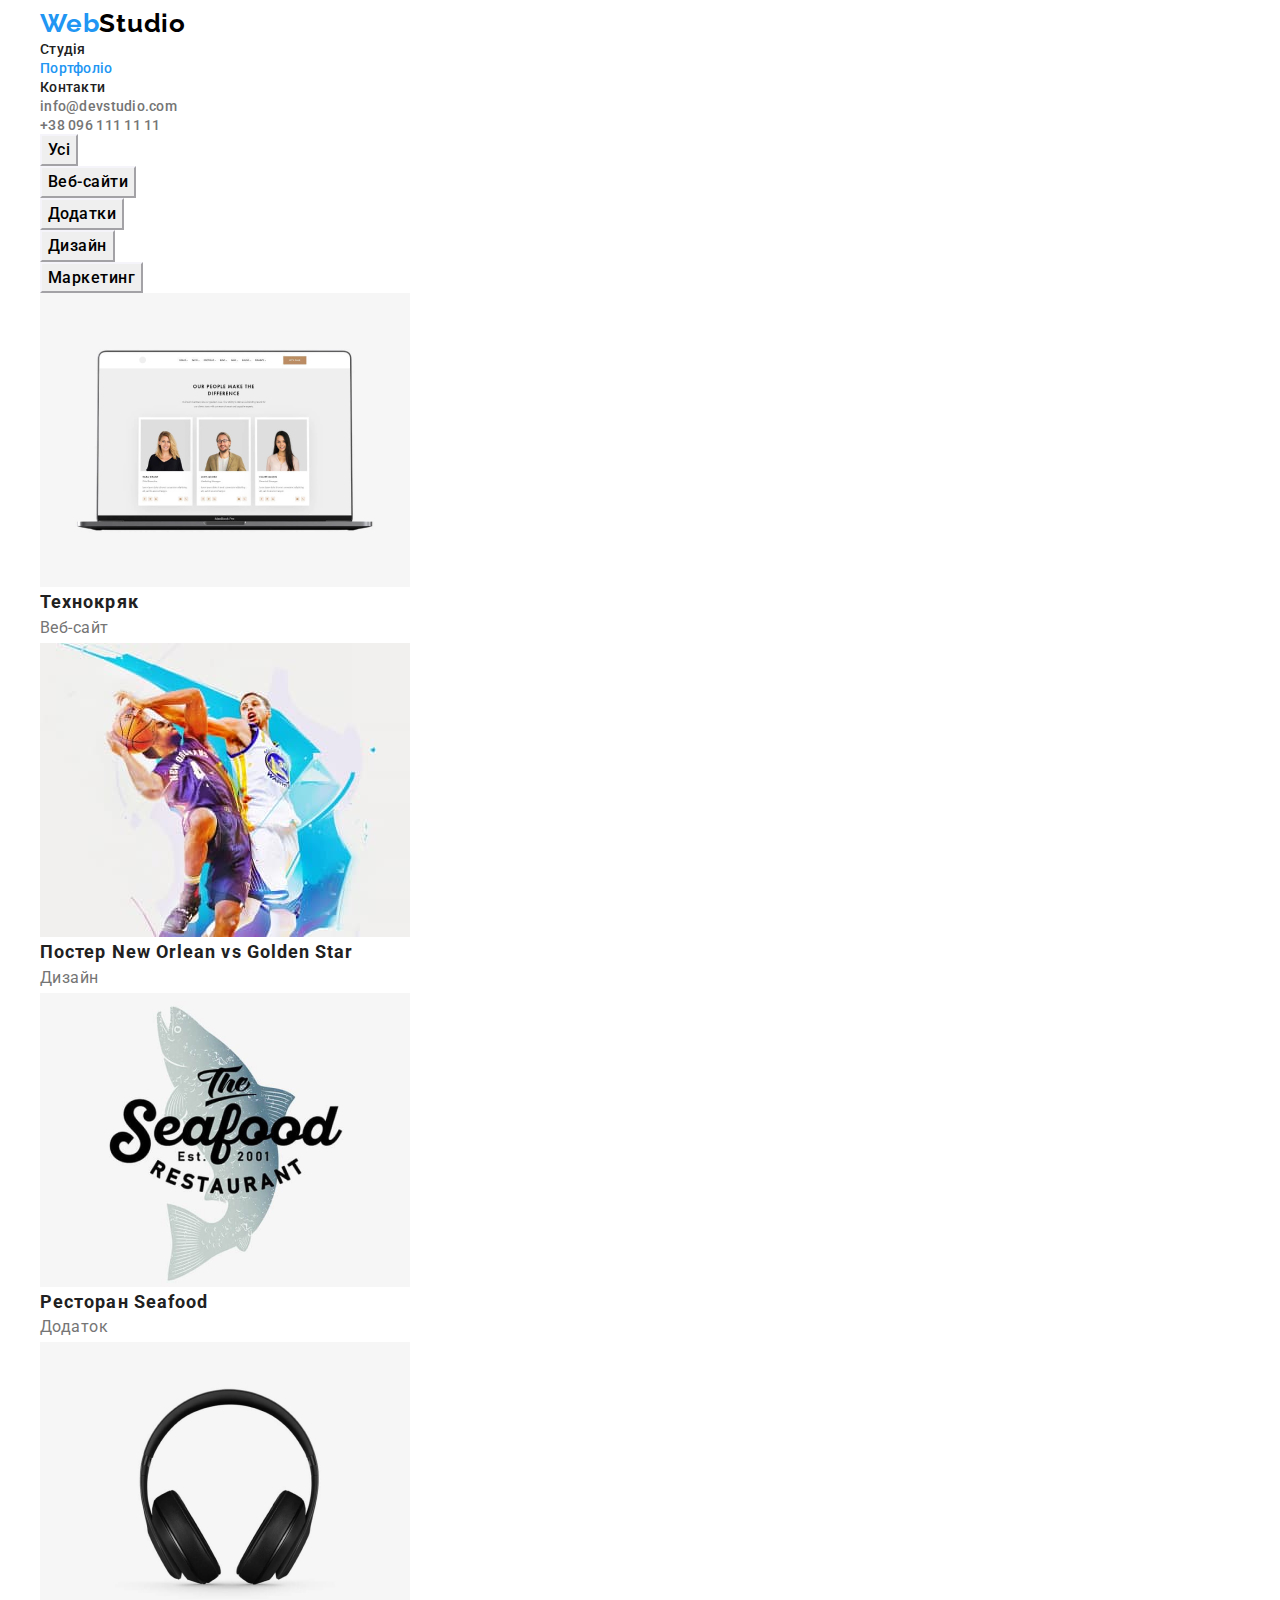
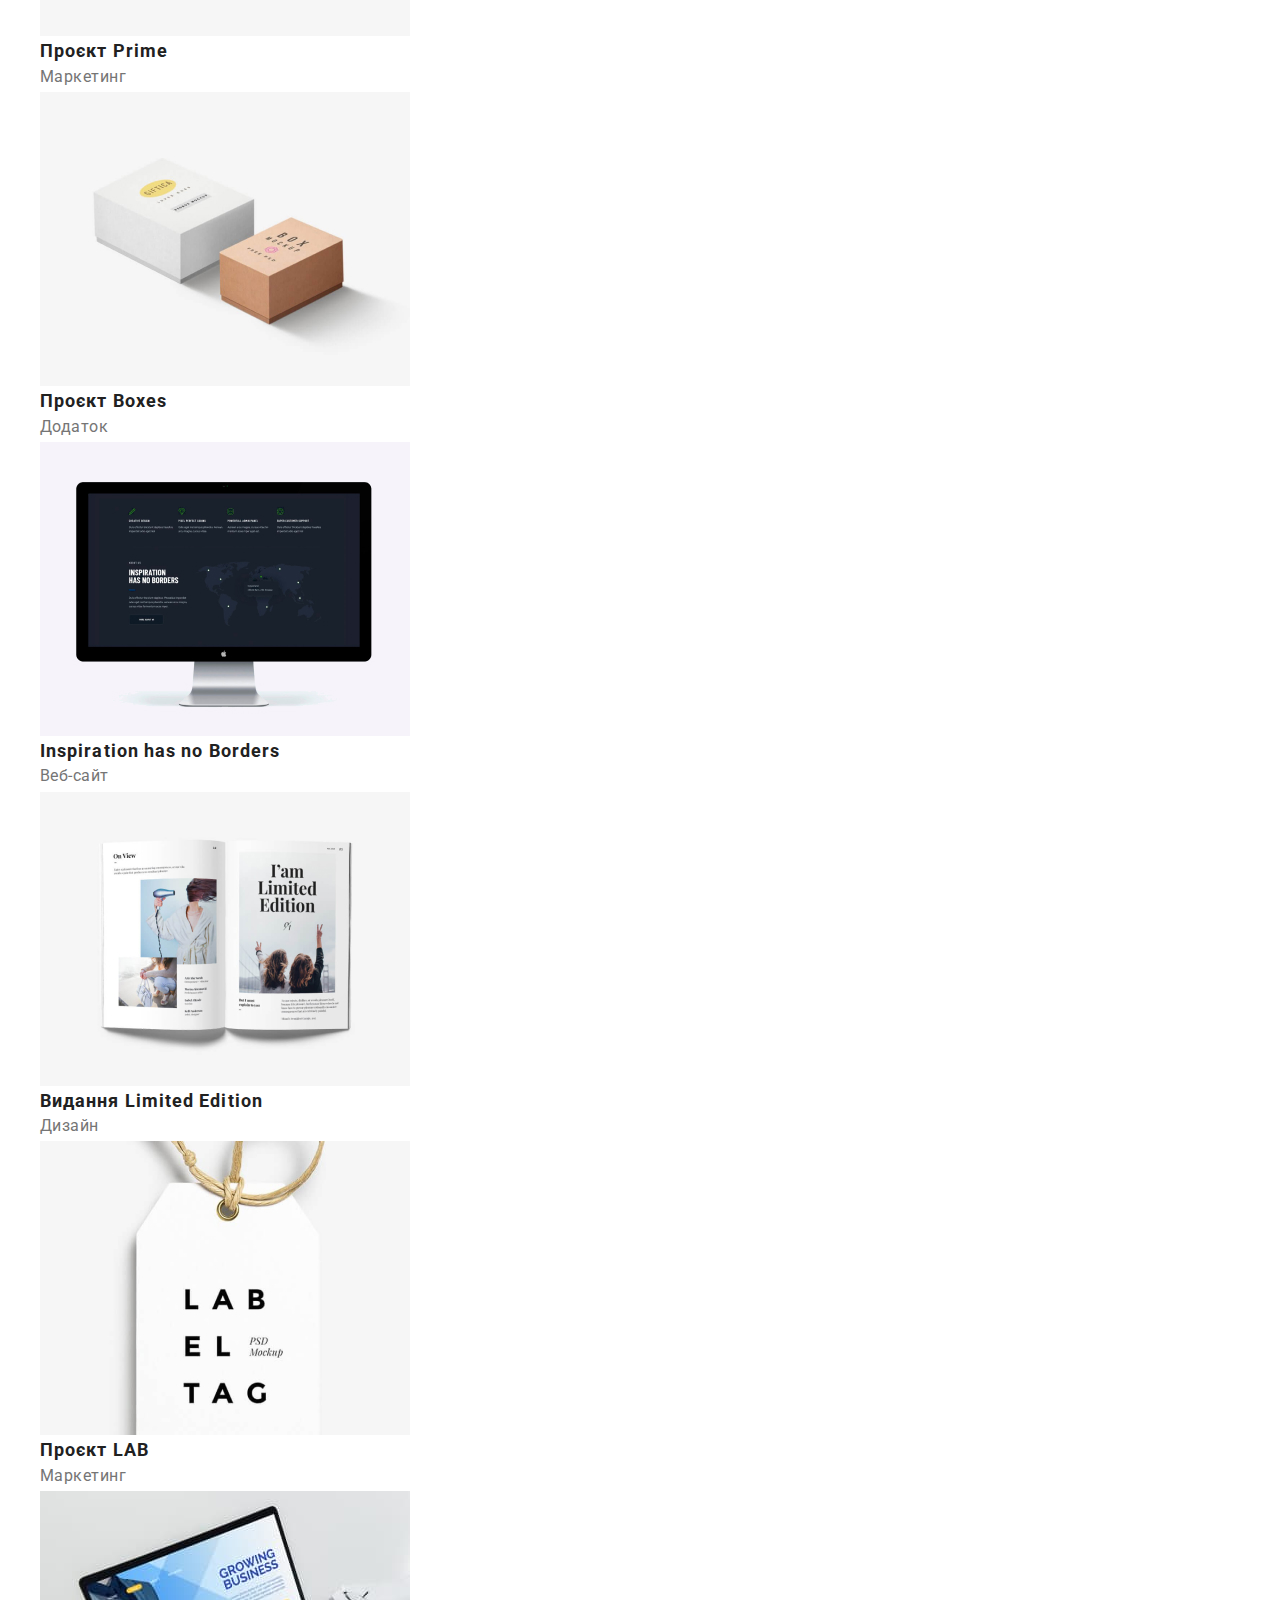
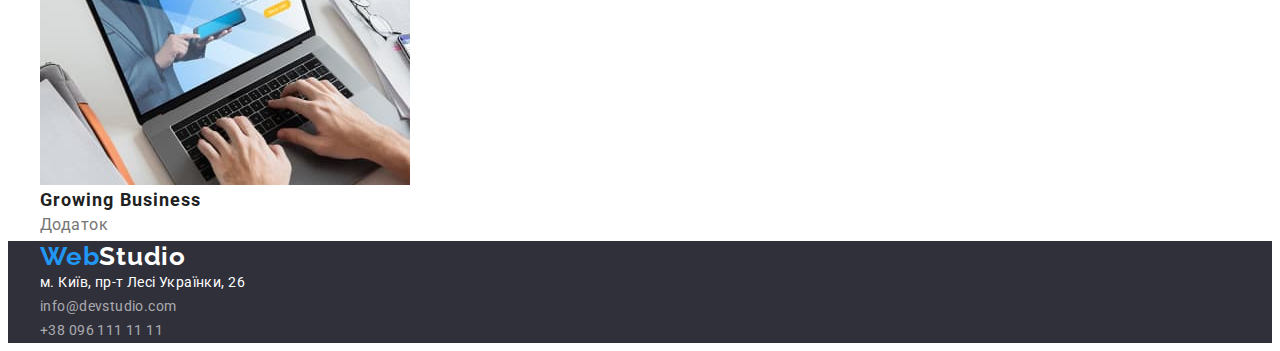
==== portfolio.html @ ac940f28 "add containers" ====
<!DOCTYPE html>
<html lang="en">
  <head>
    <meta charset="UTF-8" />
    <meta name="viewport" content="width=device-width, initial-scale=1.0" />
    <title>Document</title>
    <link rel="stylesheet" href="./css/styles.css" />
    <link rel="preconnect" href="https://fonts.googleapis.com" />
    <link rel="preconnect" href="https://fonts.gstatic.com" crossorigin />
    <link
      href="https://fonts.googleapis.com/css2?family=Raleway:wght@700&family=Roboto:wght@400;500;700;900&display=swap"
      rel="stylesheet"
    />
  </head>
  <body>
    <header class="header">
      <div class="container">
        <a class="logo" href="./index.html"
          >Web<span class="logo-span">Studio</span></a
        >
        <nav class="header-nav">
          <ul class="list">
            <li>
              <a class="link" href="./index.html">Студія</a>
            </li>
            <li>
              <a class="link current" href="./portfolio.html">Портфоліо</a>
            </li>
            <li>
              <a class="link" href="#">Контакти</a>
            </li>
          </ul>
        </nav>
        <ul class="contacts list">
          <li>
            <a class="link" href="mailto:info@devstudio.com"
              >info@devstudio.com</a
            >
          </li>
          <li>
            <a class="link" href="tel:+380961111111">+38 096 111 11 11</a>
          </li>
        </ul>
      </div>
    </header>
    <main>
      <section class="portfolio">
        <div class="container">
          <h1 class="visually-hidden">Portfolio</h1>
          <ul class="list">
            <li>
              <button class="portfolio-btn" type="button">Усі</button>
            </li>
            <li>
              <button class="portfolio-btn" type="button">Веб-сайти</button>
            </li>
            <li>
              <button class="portfolio-btn" type="button">Додатки</button>
            </li>
            <li>
              <button class="portfolio-btn" type="button">Дизайн</button>
            </li>
            <li>
              <button class="portfolio-btn" type="button">Маркетинг</button>
            </li>
          </ul>
          <ul class="list">
            <li>
              <a href="http://" target="_blank" rel="noopener noreferrer">
                <img
                  src="./images/tehno.jpg"
                  width="370"
                  height="294"
                  alt="Технокряк"
                />
                <h2 class="title">Технокряк</h2>
                <p class="text">Веб-сайт</p>
              </a>
            </li>
            <li>
              <a href="http://" target="_blank" rel="noopener noreferrer">
                <img
                  src="./images/new_orlean.jpg"
                  width="370"
                  height="294"
                  alt="Постер New Orlean vs Golden Star"
                />
                <h2 class="title">Постер New Orlean vs Golden Star</h2>
                <p class="text">Дизайн</p>
              </a>
            </li>
            <li>
              <a href="http://" target="_blank" rel="noopener noreferrer">
                <img
                  src="./images/seafood.jpg"
                  width="370"
                  height="294"
                  alt="Ресторан Seafood"
                />
                <h2 class="title">Ресторан Seafood</h2>
                <p class="text">Додаток</p>
              </a>
            </li>
            <li>
              <a href="http://" target="_blank" rel="noopener noreferrer">
                <img
                  src="./images/prime.jpg"
                  width="370"
                  height="294"
                  alt="Проєкт Prime"
                />
                <h2 class="title">Проєкт Prime</h2>
                <p class="text">Маркетинг</p>
              </a>
            </li>
            <li>
              <a href="http://" target="_blank" rel="noopener noreferrer">
                <img
                  src="./images/boxes.jpg"
                  width="370"
                  height="294"
                  alt="Проєкт Boxes"
                />
                <h2 class="title">Проєкт Boxes</h2>
                <p class="text">Додаток</p>
              </a>
            </li>
            <li>
              <a href="http://" target="_blank" rel="noopener noreferrer">
                <img
                  src="./images/borders.jpg"
                  width="370"
                  height="294"
                  alt="Inspiration has no Borders"
                />
                <h2 class="title">Inspiration has no Borders</h2>
                <p class="text">Веб-сайт</p>
              </a>
            </li>
            <li>
              <a href="http://" target="_blank" rel="noopener noreferrer">
                <img
                  src="./images/limited_edition.jpg"
                  width="370"
                  height="294"
                  alt="Видання Limited Edition"
                />
                <h2 class="title">Видання Limited Edition</h2>
                <p class="text">Дизайн</p>
              </a>
            </li>
            <li>
              <a href="http://" target="_blank" rel="noopener noreferrer">
                <img
                  src="./images/lab.jpg"
                  width="370"
                  height="294"
                  alt="Проєкт LAB"
                />
                <h2 class="title">Проєкт LAB</h2>
                <p class="text">Маркетинг</p>
              </a>
            </li>
            <li>
              <a href="http://" target="_blank" rel="noopener noreferrer">
                <img
                  src="./images/business.jpg"
                  width="370"
                  height="294"
                  alt="Growing Business"
                />
                <h2 class="title">Growing Business</h2>
                <p class="text">Додаток</p>
              </a>
            </li>
          </ul>
        </div>
      </section>
    </main>
    <footer class="footer">
      <div class="container">
        <a class="logo" href="./index.html"
          >Web<span class="logo-span">Studio</span></a
        >
        <address class="footer-address">
          <ul class="list">
            <li>
              <a
                class="link map"
                href="https://goo.gl/maps/1E44ymxB3e4bCkxy7"
                target="_blank"
                rel="noopener noreferrer"
                >м. Київ, пр-т Лесі Українки, 26</a
              >
            </li>
            <li>
              <a class="link" href="mailto:info@devstudio.com"
                >info@devstudio.com</a
              >
            </li>
            <li>
              <a class="link" href="tel:+380961111111">+38 096 111 11 11</a>
            </li>
          </ul>
        </address>
      </div>
    </footer>
  </body>
</html>
---- css/styles.css ----
:root {
  --font-ral: "Raleway";
  --col-white: #ffffff;
  --col-black: #000000;
  --col-footer-contacts: rgba(255, 255, 255, 0.6);
  --col-accent: #2196f3;
  --col-main: #212121;
  --col-minor: #757575;
  --back-col: #2f303a;
  --back-col-team: #f5f4fa;
  --back-col-btn: #188ce8;
  --btn-box-shadow: rgba(0, 0, 0, 0.15);
  --btn-text: #ffffff;
}
.container {
  margin-left: auto;
  margin-right: auto;
  width: 1200px;

  /* outline: 2px solid aqua; */
}
body {
  font-family: "Roboto", sans-serif;
  color: var(--col-main);
  background-color: var(--col-white);
}
.list {
  padding: 0;
  margin: 0;
  list-style: none;
}
h1,
h2,
h3,
h4,
h5,
h6,
p {
  padding: 0;
  margin: 0;
}

.section-title {
  font-size: 36px;
  line-height: 1.17;
  text-align: center;
  letter-spacing: 0.03em;
}

.visually-hidden {
  position: absolute;
  width: 1px;
  height: 1px;
  margin: -1px;
  border: 0;
  padding: 0;
  white-space: nowrap;
  clip-path: inset(100%);
  clip: rect(0 0 0 0);
  overflow: hidden;
}

/* --------------HEADER------------------- */
.header {
  /* background: #ccc; */
}

.logo {
  font-family: var(--font-ral);
  font-weight: 700;
  font-size: 26px;
  line-height: 1.19;
  letter-spacing: 0.03em;
  text-decoration: none;

  color: var(--col-accent);
}

.logo:hover,
.logo:focus {
  color: var(--col-accent);
}

.logo-span {
  color: var(--col-black);
}

.header-nav {
}

.header-nav .link {
  font-weight: 500;
  font-size: 14px;
  line-height: 1.14;
  letter-spacing: 0.02em;
  text-decoration: none;

  color: var(--col-main);
}
.header-nav .link:hover,
.header-nav .link:focus {
  color: var(--col-accent);
}

.list .link.current {
  color: var(--col-accent);
}

.contacts .link {
  font-weight: 500;
  font-size: 14px;
  line-height: 1.14;
  letter-spacing: 0.02em;
  text-decoration: none;

  color: var(--col-minor);
}
.contacts .link:hover,
.contacts .link:focus {
  color: var(--col-accent);
}

/* ---------------HERO------------------ */
.hero {
  background: var(--back-col);
  text-align: center;
  margin-bottom: 94px;
}

.hero-title {
  margin-bottom: 30px;

  font-weight: 900;
  font-size: 44px;
  line-height: 1.36;

  letter-spacing: 0.06em;
  text-transform: uppercase;

  color: var(--col-white);
}

.hero-btn {
  display: inline-block;
  padding: 10px 32px;
  margin-left: auto;
  margin-right: auto;
  border-radius: 4px;

  font-weight: 700;
  font-size: 16px;
  line-height: 1.88;
  display: flex;
  align-items: center;
  letter-spacing: 0.06em;
  cursor: pointer;

  color: var(--btn-text);
  background: var(--col-accent);
  border-color: transparent;
  box-shadow: 0px 4px 4px var(--btn-box-shadow);
}

.hero-btn:hover,
.hero-btn:focus {
  background: var(--back-col-btn);
}

/* ----------------FEATURES--------------*/
.features {
  margin-bottom: 94px;
  /* outline: 2px solid aqua; */
}

.features .title {
  margin-bottom: 10px;

  font-size: 14px;
  line-height: 1.14;
  letter-spacing: 0.03em;
  text-transform: uppercase;
}

.features .text {
  font-size: 14px;
  line-height: 1.71;
  letter-spacing: 0.03em;

  color: var(--col-minor);
}

/* --------------------works---------------- */
.works {
  margin-bottom: 94px;
}
.works .section-title {
  margin-bottom: 50px;
}

/* ---------------------TEAM--------------------- */

.team {
  background: var(--back-col-team);
}
.team .section-title {
  margin-bottom: 50px;
}
.team-item {
  background: var(--col-white);
}
.team-list-image {
}

.team .title {
  font-weight: 500;
  font-size: 16px;
  line-height: 1.19;
  text-align: center;
  letter-spacing: 0.03em;
}

.team .text {
  font-size: 16px;
  line-height: 1.19;
  text-align: center;
  letter-spacing: 0.03em;

  color: var(--col-minor);
}

/* -------------------FOOTER--------------------- */
.footer {
  background: var(--back-col);
}

.footer .logo-span {
  color: var(--col-white);
}

.footer-address {
}

.footer-address .link {
  font-weight: 400;
  font-size: 14px;
  line-height: 1.71;
  letter-spacing: 0.03em;
  text-decoration: none;
  font-style: normal;

  color: var(--col-footer-contacts);
}
.footer-address .link:hover,
.footer-address .link:focus {
  color: var(--col-accent);
}

.link.map {
  color: var(--col-white);
}

/* --------------------PORTFOLIO------------------ */
.portfolio {
}

.portfolio-btn {
  font-family: "Roboto";

  font-weight: 500;
  font-size: 16px;
  line-height: 1.62;
  text-align: center;
  letter-spacing: 0.03em;
  cursor: pointer;

  border-color: var(--back-col-team);
}
.portfolio-btn:hover,
.portfolio-btn:focus {
  background: var(--col-accent);
  color: var(--col-white);
}

.portfolio .title {
  font-size: 18px;
  line-height: 1.2;
  letter-spacing: 0.06em;
  color: var(--col-main);
}
.portfolio .text {
  font-size: 16px;
  line-height: 1.88;
  letter-spacing: 0.03em;

  color: var(--col-minor);
}
.portfolio a {
  text-decoration: none;
}
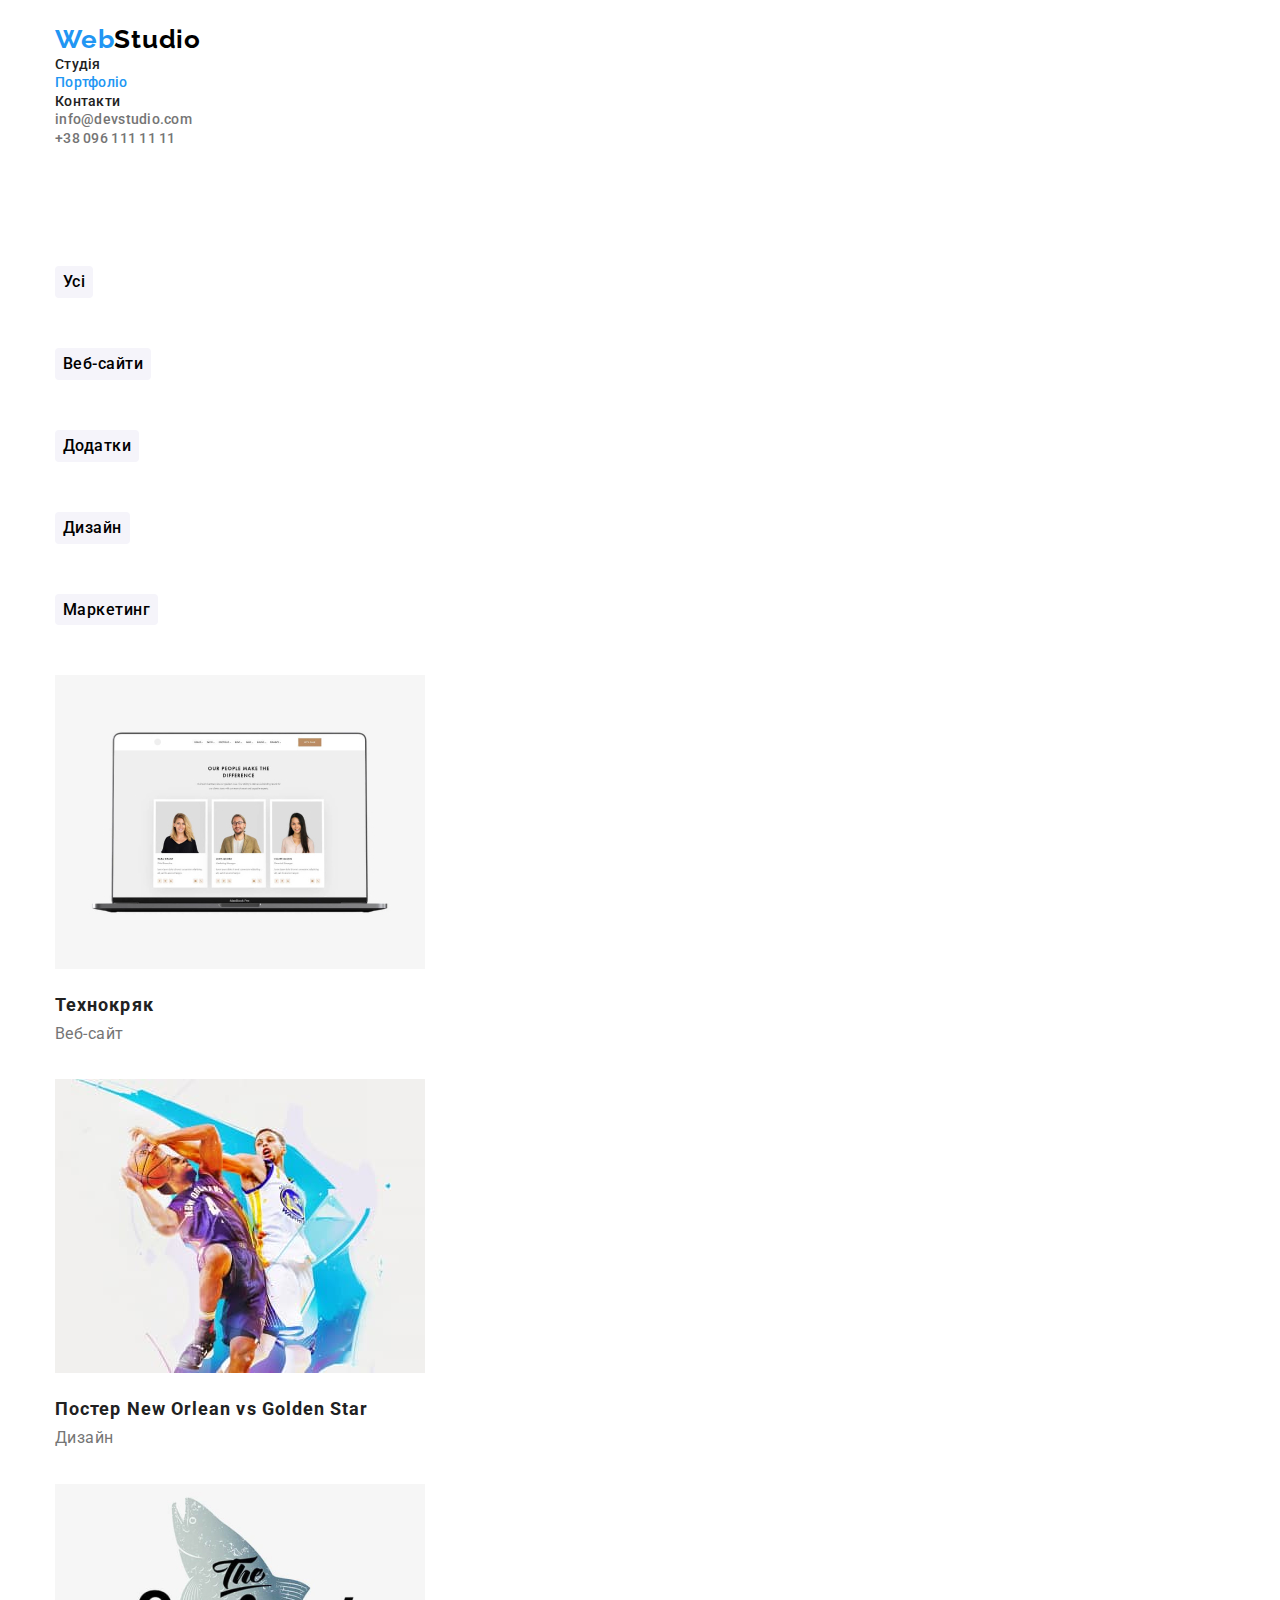
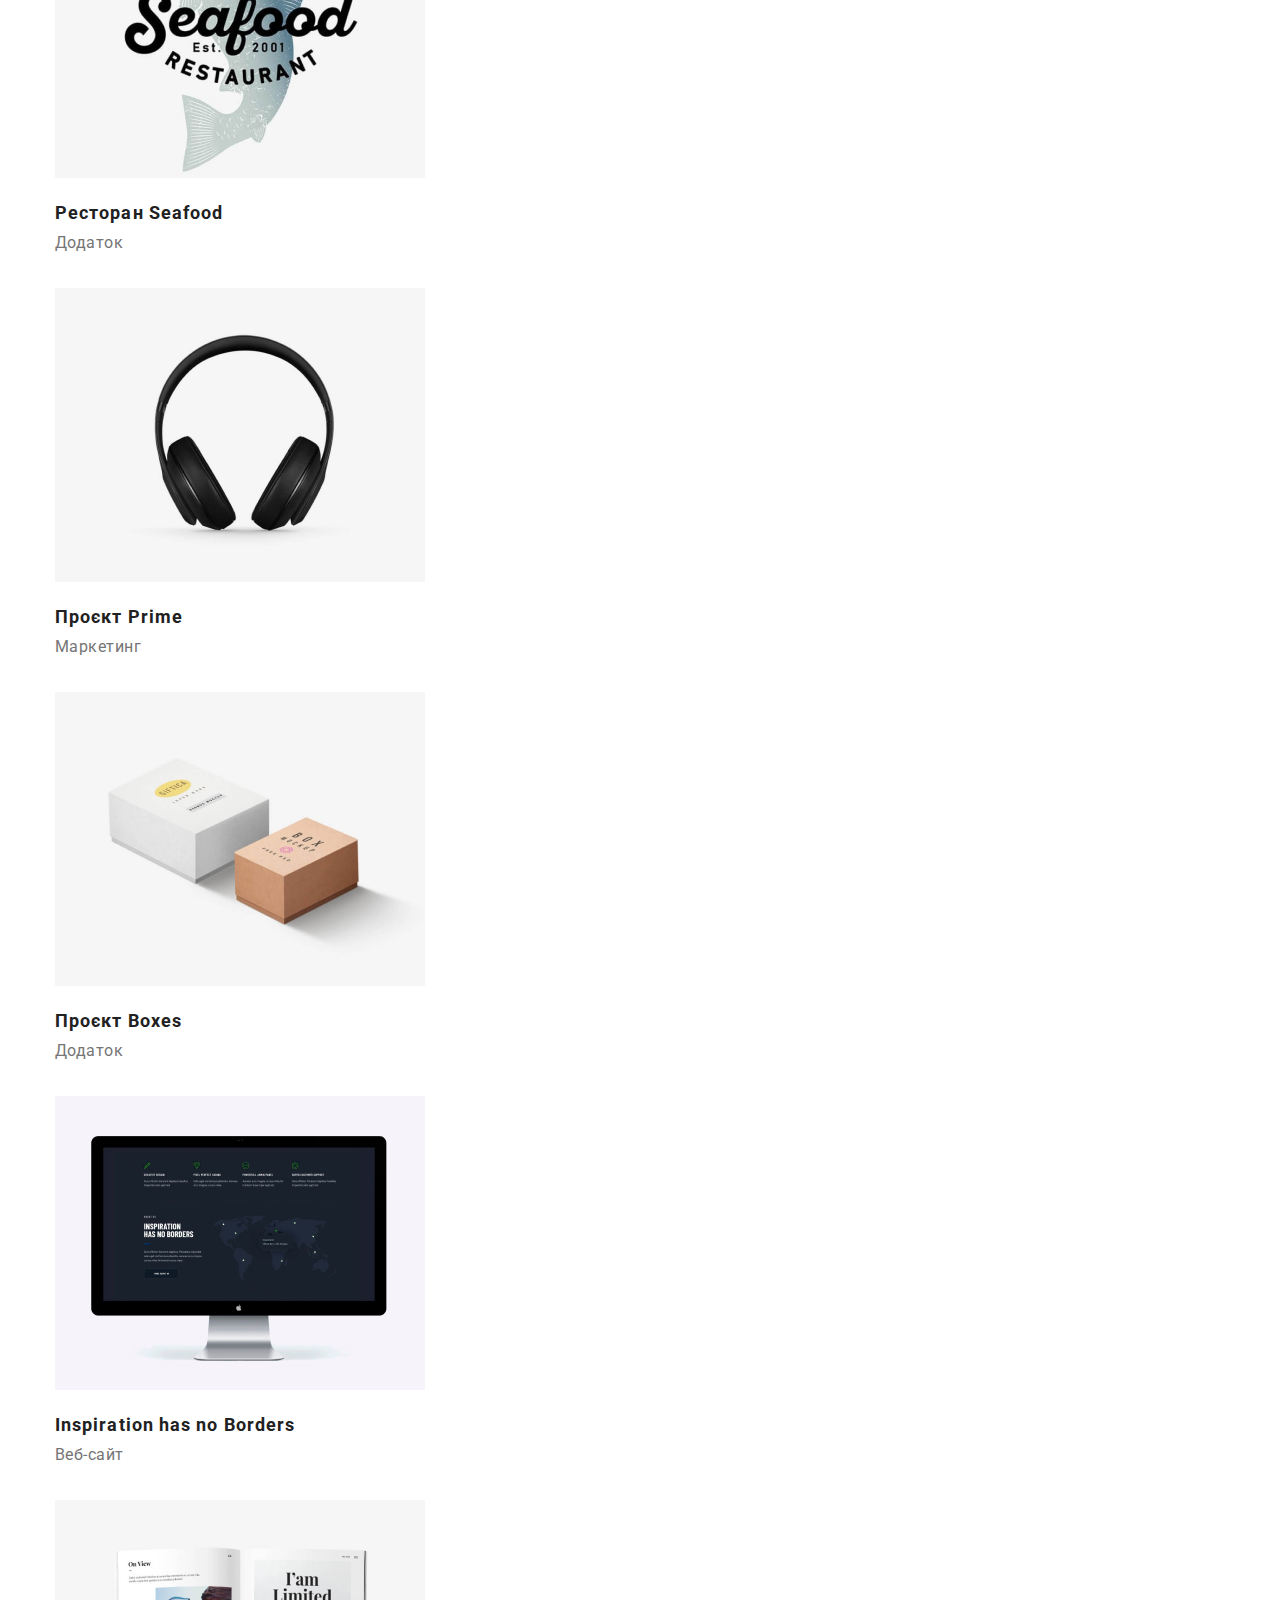
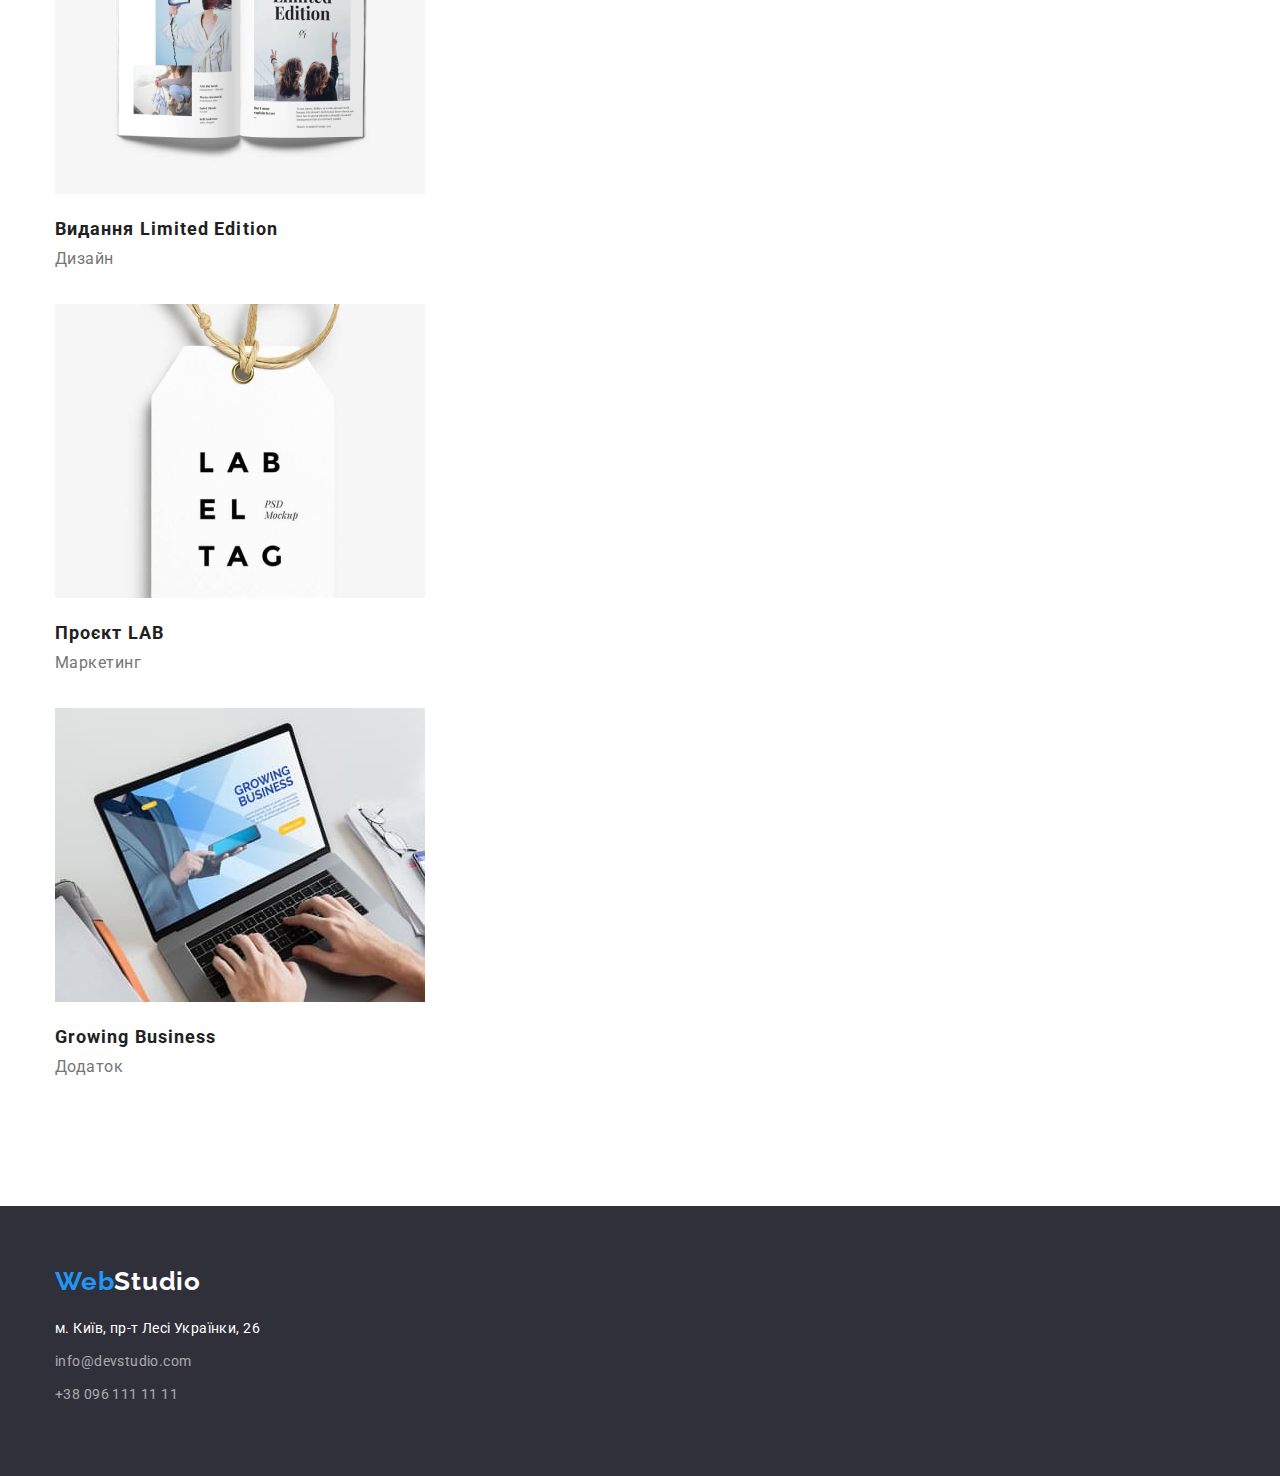
==== commit b4810951: "add paddings, margins" ====
--- a/portfolio.html
+++ b/portfolio.html
@@ -3,14 +3,16 @@
   <head>
     <meta charset="UTF-8" />
     <meta name="viewport" content="width=device-width, initial-scale=1.0" />
-    <title>Document</title>
-    <link rel="stylesheet" href="./css/styles.css" />
-    <link rel="preconnect" href="https://fonts.googleapis.com" />
-    <link rel="preconnect" href="https://fonts.gstatic.com" crossorigin />
+    <title>WebStudio</title>
     <link
       href="https://fonts.googleapis.com/css2?family=Raleway:wght@700&family=Roboto:wght@400;500;700;900&display=swap"
       rel="stylesheet"
     />
+    <link
+      rel="stylesheet"
+      href="https://cdnjs.cloudflare.com/ajax/libs/modern-normalize/1.1.0/modern-normalize.min.css"
+    />
+    <link rel="stylesheet" href="./css/styles.css" />
   </head>
   <body>
     <header class="header">
--- a/css/styles.css
+++ b/css/styles.css
@@ -11,11 +11,13 @@
   --back-col-btn: #188ce8;
   --btn-box-shadow: rgba(0, 0, 0, 0.15);
   --btn-text: #ffffff;
+  --back-col-portf-btn: #f5f4fa;
 }
 .container {
-  margin-left: auto;
-  margin-right: auto;
   width: 1200px;
+  margin: 0 auto;
+  padding-left: 15px;
+  padding-right: 15px;
 
   /* outline: 2px solid aqua; */
 }
@@ -62,7 +64,8 @@
 
 /* --------------HEADER------------------- */
 .header {
-  /* background: #ccc; */
+  padding-top: 24px;
+  padding-bottom: 25px;
 }
 
 .logo {
@@ -122,9 +125,12 @@
 
 /* ---------------HERO------------------ */
 .hero {
+  padding-top: 200px;
+  padding-bottom: 200px;
+
+  text-align: center;
+
   background: var(--back-col);
-  text-align: center;
-  margin-bottom: 94px;
 }
 
 .hero-title {
@@ -168,8 +174,8 @@
 
 /* ----------------FEATURES--------------*/
 .features {
-  margin-bottom: 94px;
-  /* outline: 2px solid aqua; */
+  padding-top: 94px;
+  padding-bottom: 94px;
 }
 
 .features .title {
@@ -191,7 +197,7 @@
 
 /* --------------------works---------------- */
 .works {
-  margin-bottom: 94px;
+  padding-bottom: 94px;
 }
 .works .section-title {
   margin-bottom: 50px;
@@ -200,6 +206,8 @@
 /* ---------------------TEAM--------------------- */
 
 .team {
+  padding-top: 94px;
+  padding-bottom: 94px;
   background: var(--back-col-team);
 }
 .team .section-title {
@@ -208,7 +216,8 @@
 .team-item {
   background: var(--col-white);
 }
-.team-list-image {
+.team img {
+  margin-bottom: 30px;
 }
 
 .team .title {
@@ -217,6 +226,7 @@
   line-height: 1.19;
   text-align: center;
   letter-spacing: 0.03em;
+  margin-bottom: 10px;
 }
 
 .team .text {
@@ -230,9 +240,15 @@
 
 /* -------------------FOOTER--------------------- */
 .footer {
+  padding-top: 60px;
+  padding-bottom: 60px;
+
   background: var(--back-col);
 }
-
+.footer .logo {
+  display: inline-block;
+  margin-bottom: 20px;
+}
 .footer .logo-span {
   color: var(--col-white);
 }
@@ -241,6 +257,9 @@
 }
 
 .footer-address .link {
+  display: inline-block;
+  margin-bottom: 9px;
+
   font-weight: 400;
   font-size: 14px;
   line-height: 1.71;
@@ -261,11 +280,15 @@
 
 /* --------------------PORTFOLIO------------------ */
 .portfolio {
+  padding-top: 94px;
+  padding-bottom: 94px;
 }
 
 .portfolio-btn {
+  display: inline-block;
+  margin-bottom: 50px;
+
   font-family: "Roboto";
-
   font-weight: 500;
   font-size: 16px;
   line-height: 1.62;
@@ -273,15 +296,28 @@
   letter-spacing: 0.03em;
   cursor: pointer;
 
-  border-color: var(--back-col-team);
+  background: var(--back-col-portf-btn);
+  border-radius: 4px;
+  border-color: transparent;
 }
 .portfolio-btn:hover,
 .portfolio-btn:focus {
   background: var(--col-accent);
-  color: var(--col-white);
-}
-
+  color: var(--btn-text);
+  box-shadow: 0px 3px 1px rgba(0, 0, 0, 0.1), 0px 1px 2px rgba(0, 0, 0, 0.08),
+    0px 2px 2px rgba(0, 0, 0, 0.12);
+  border-radius: 4px;
+}
+.portfolio a {
+  display: inline-block;
+  margin-bottom: 30px;
+}
+.portfolio img {
+  margin-bottom: 20px;
+}
 .portfolio .title {
+  margin-bottom: 4px;
+
   font-size: 18px;
   line-height: 1.2;
   letter-spacing: 0.06em;
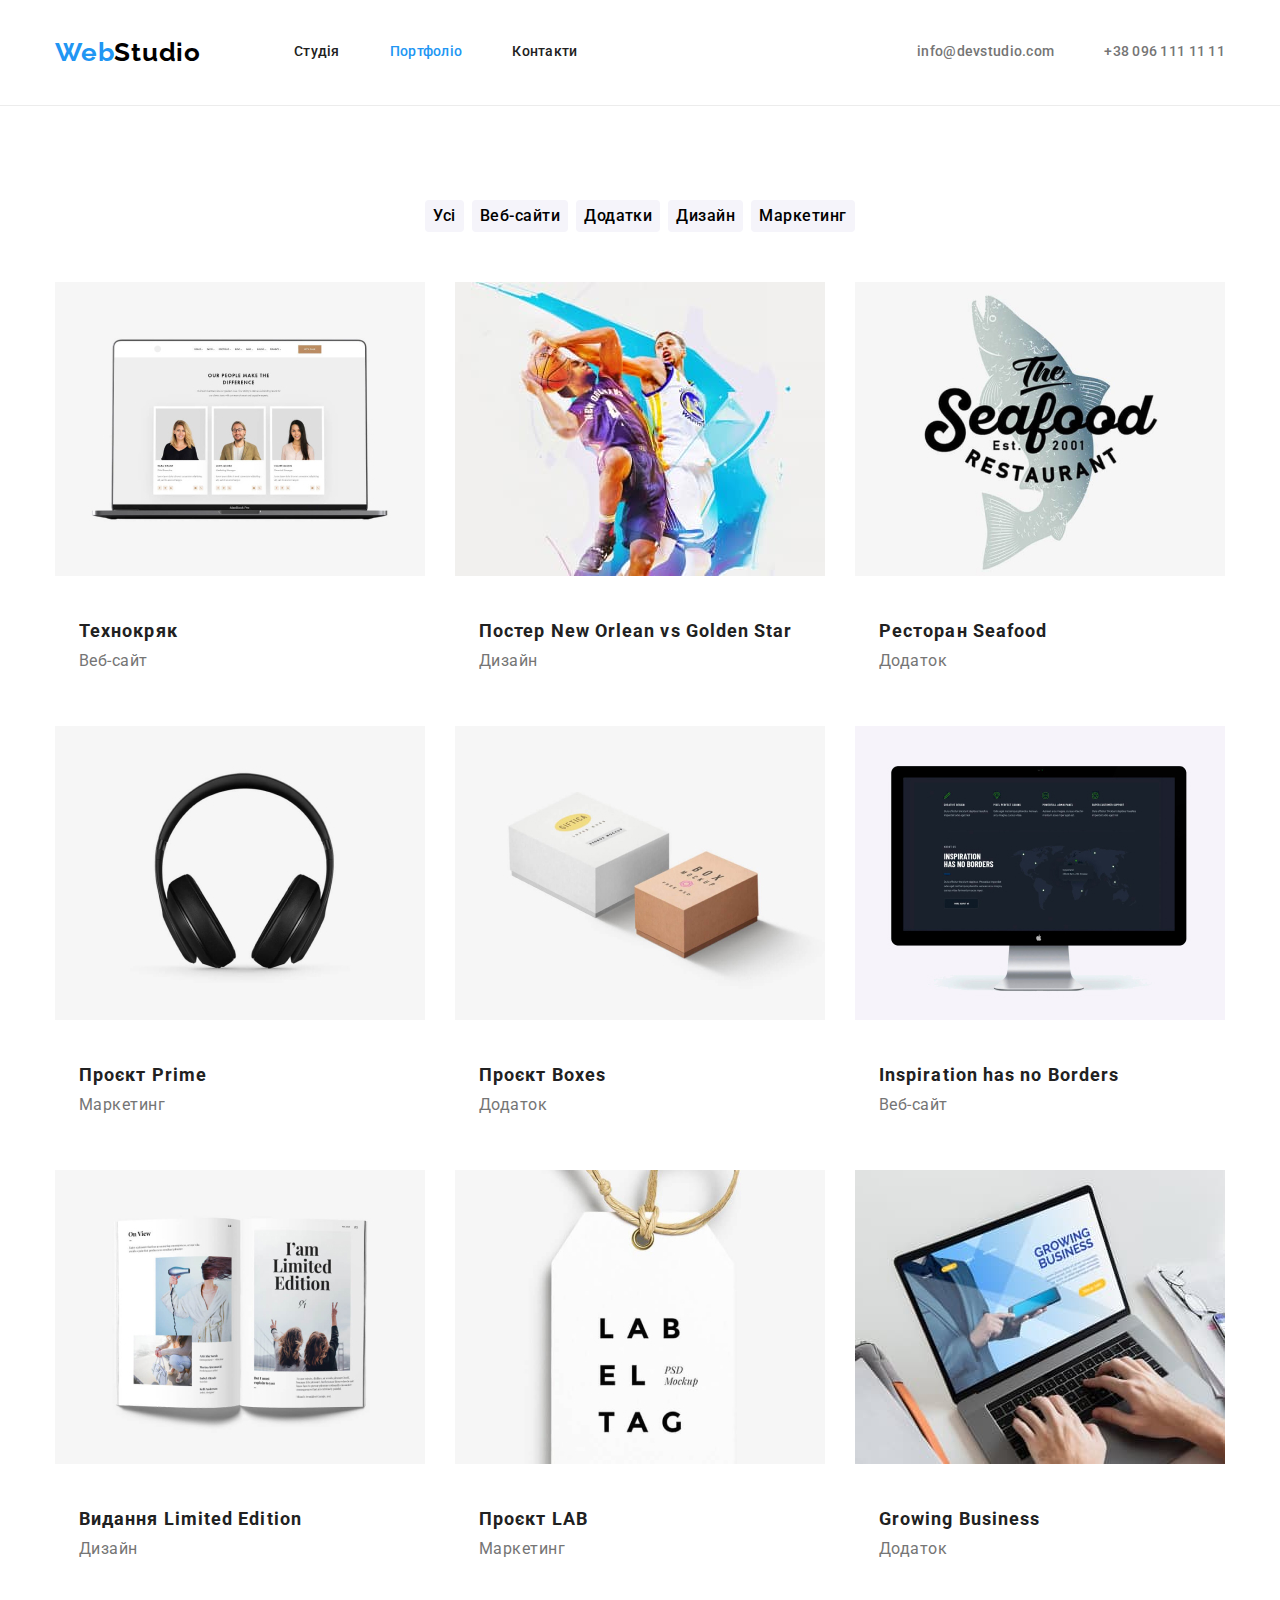
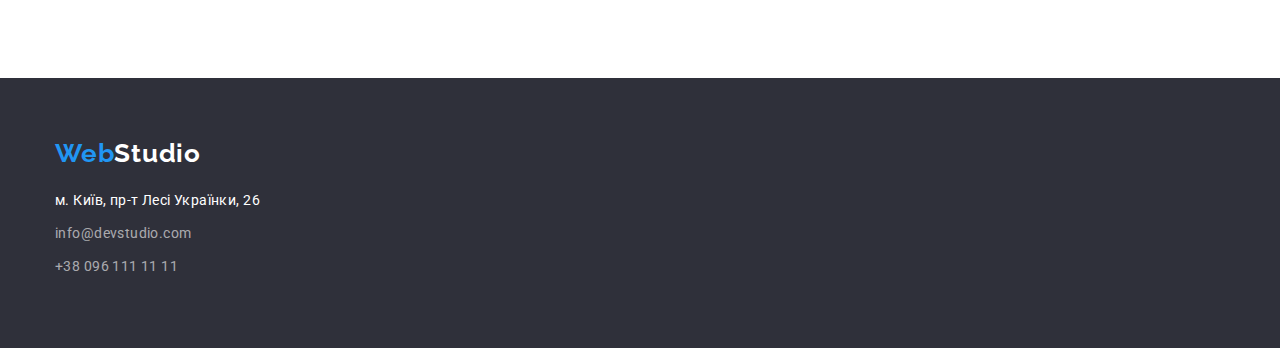
==== commit 1f5aff3a: "add flexes" ====
--- a/portfolio.html
+++ b/portfolio.html
@@ -14,32 +14,33 @@
     />
     <link rel="stylesheet" href="./css/styles.css" />
   </head>
+
   <body>
     <header class="header">
-      <div class="container">
+      <div class="container main-nav">
         <a class="logo" href="./index.html"
           >Web<span class="logo-span">Studio</span></a
         >
         <nav class="header-nav">
           <ul class="list">
-            <li>
+            <li class="item">
               <a class="link" href="./index.html">Студія</a>
             </li>
-            <li>
+            <li class="item">
               <a class="link current" href="./portfolio.html">Портфоліо</a>
             </li>
-            <li>
+            <li class="item">
               <a class="link" href="#">Контакти</a>
             </li>
           </ul>
         </nav>
         <ul class="contacts list">
-          <li>
+          <li class="item">
             <a class="link" href="mailto:info@devstudio.com"
               >info@devstudio.com</a
             >
           </li>
-          <li>
+          <li class="item">
             <a class="link" href="tel:+380961111111">+38 096 111 11 11</a>
           </li>
         </ul>
@@ -49,25 +50,25 @@
       <section class="portfolio">
         <div class="container">
           <h1 class="visually-hidden">Portfolio</h1>
-          <ul class="list">
-            <li>
+          <ul class="list list-btn">
+            <li class="item">
               <button class="portfolio-btn" type="button">Усі</button>
             </li>
-            <li>
+            <li class="item">
               <button class="portfolio-btn" type="button">Веб-сайти</button>
             </li>
-            <li>
+            <li class="item">
               <button class="portfolio-btn" type="button">Додатки</button>
             </li>
-            <li>
+            <li class="item">
               <button class="portfolio-btn" type="button">Дизайн</button>
             </li>
-            <li>
+            <li class="item">
               <button class="portfolio-btn" type="button">Маркетинг</button>
             </li>
           </ul>
-          <ul class="list">
-            <li>
+          <ul class="list list-filtr">
+            <li class="item">
               <a href="http://" target="_blank" rel="noopener noreferrer">
                 <img
                   src="./images/tehno.jpg"
@@ -75,11 +76,13 @@
                   height="294"
                   alt="Технокряк"
                 />
-                <h2 class="title">Технокряк</h2>
-                <p class="text">Веб-сайт</p>
-              </a>
-            </li>
-            <li>
+                <div class="portfolio-conteiner">
+                  <h2 class="title">Технокряк</h2>
+                  <p class="text">Веб-сайт</p>
+                </div>
+              </a>
+            </li>
+            <li class="item">
               <a href="http://" target="_blank" rel="noopener noreferrer">
                 <img
                   src="./images/new_orlean.jpg"
@@ -87,11 +90,13 @@
                   height="294"
                   alt="Постер New Orlean vs Golden Star"
                 />
-                <h2 class="title">Постер New Orlean vs Golden Star</h2>
-                <p class="text">Дизайн</p>
-              </a>
-            </li>
-            <li>
+                <div class="portfolio-conteiner">
+                  <h2 class="title">Постер New Orlean vs Golden Star</h2>
+                  <p class="text">Дизайн</p>
+                </div>
+              </a>
+            </li>
+            <li class="item">
               <a href="http://" target="_blank" rel="noopener noreferrer">
                 <img
                   src="./images/seafood.jpg"
@@ -99,11 +104,13 @@
                   height="294"
                   alt="Ресторан Seafood"
                 />
-                <h2 class="title">Ресторан Seafood</h2>
-                <p class="text">Додаток</p>
-              </a>
-            </li>
-            <li>
+                <div class="portfolio-conteiner">
+                  <h2 class="title">Ресторан Seafood</h2>
+                  <p class="text">Додаток</p>
+                </div>
+              </a>
+            </li>
+            <li class="item">
               <a href="http://" target="_blank" rel="noopener noreferrer">
                 <img
                   src="./images/prime.jpg"
@@ -111,11 +118,13 @@
                   height="294"
                   alt="Проєкт Prime"
                 />
-                <h2 class="title">Проєкт Prime</h2>
-                <p class="text">Маркетинг</p>
-              </a>
-            </li>
-            <li>
+                <div class="portfolio-conteiner">
+                  <h2 class="title">Проєкт Prime</h2>
+                  <p class="text">Маркетинг</p>
+                </div>
+              </a>
+            </li>
+            <li class="item">
               <a href="http://" target="_blank" rel="noopener noreferrer">
                 <img
                   src="./images/boxes.jpg"
@@ -123,11 +132,13 @@
                   height="294"
                   alt="Проєкт Boxes"
                 />
-                <h2 class="title">Проєкт Boxes</h2>
-                <p class="text">Додаток</p>
-              </a>
-            </li>
-            <li>
+                <div class="portfolio-conteiner">
+                  <h2 class="title">Проєкт Boxes</h2>
+                  <p class="text">Додаток</p>
+                </div>
+              </a>
+            </li>
+            <li class="item">
               <a href="http://" target="_blank" rel="noopener noreferrer">
                 <img
                   src="./images/borders.jpg"
@@ -135,11 +146,13 @@
                   height="294"
                   alt="Inspiration has no Borders"
                 />
-                <h2 class="title">Inspiration has no Borders</h2>
-                <p class="text">Веб-сайт</p>
-              </a>
-            </li>
-            <li>
+                <div class="portfolio-conteiner">
+                  <h2 class="title">Inspiration has no Borders</h2>
+                  <p class="text">Веб-сайт</p>
+                </div>
+              </a>
+            </li>
+            <li class="item">
               <a href="http://" target="_blank" rel="noopener noreferrer">
                 <img
                   src="./images/limited_edition.jpg"
@@ -147,11 +160,13 @@
                   height="294"
                   alt="Видання Limited Edition"
                 />
-                <h2 class="title">Видання Limited Edition</h2>
-                <p class="text">Дизайн</p>
-              </a>
-            </li>
-            <li>
+                <div class="portfolio-conteiner">
+                  <h2 class="title">Видання Limited Edition</h2>
+                  <p class="text">Дизайн</p>
+                </div>
+              </a>
+            </li>
+            <li class="item">
               <a href="http://" target="_blank" rel="noopener noreferrer">
                 <img
                   src="./images/lab.jpg"
@@ -159,11 +174,13 @@
                   height="294"
                   alt="Проєкт LAB"
                 />
-                <h2 class="title">Проєкт LAB</h2>
-                <p class="text">Маркетинг</p>
-              </a>
-            </li>
-            <li>
+                <div class="portfolio-conteiner">
+                  <h2 class="title">Проєкт LAB</h2>
+                  <p class="text">Маркетинг</p>
+                </div>
+              </a>
+            </li>
+            <li class="item">
               <a href="http://" target="_blank" rel="noopener noreferrer">
                 <img
                   src="./images/business.jpg"
@@ -171,8 +188,10 @@
                   height="294"
                   alt="Growing Business"
                 />
-                <h2 class="title">Growing Business</h2>
-                <p class="text">Додаток</p>
+                <div class="portfolio-conteiner">
+                  <h2 class="title">Growing Business</h2>
+                  <p class="text">Додаток</p>
+                </div>
               </a>
             </li>
           </ul>
--- a/css/styles.css
+++ b/css/styles.css
@@ -6,6 +6,7 @@
   --col-accent: #2196f3;
   --col-main: #212121;
   --col-minor: #757575;
+  --col-border: #ececec;
   --back-col: #2f303a;
   --back-col-team: #f5f4fa;
   --back-col-btn: #188ce8;
@@ -66,8 +67,12 @@
 .header {
   padding-top: 24px;
   padding-bottom: 25px;
-}
-
+  border-bottom: 1px solid var(--col-border);
+}
+.main-nav {
+  display: flex;
+  align-items: center;
+}
 .logo {
   font-family: var(--font-ral);
   font-weight: 700;
@@ -87,11 +92,27 @@
 .logo-span {
   color: var(--col-black);
 }
-
 .header-nav {
-}
+  margin-left: 93px;
+}
+.header-nav > .list {
+  display: flex;
+}
+.header-nav .item + .item {
+  margin-left: 50px;
+}
+/* .header-nav .item:not(:last-child) {
+  margin-right: 50px;
+} */
+/* .header-nav .item:last-child {
+  margin-right: 0;
+} */
 
 .header-nav .link {
+  display: block;
+  padding-top: 20px;
+  padding-bottom: 20px;
+
   font-weight: 500;
   font-size: 14px;
   line-height: 1.14;
@@ -109,7 +130,18 @@
   color: var(--col-accent);
 }
 
+.header .contacts {
+  display: flex;
+  margin-left: auto;
+}
+.contacts > .item:not(:last-child) {
+  margin-right: 50px;
+}
 .contacts .link {
+  display: block;
+  padding-top: 20px;
+  padding-bottom: 20px;
+
   font-weight: 500;
   font-size: 14px;
   line-height: 1.14;
@@ -186,7 +218,15 @@
   letter-spacing: 0.03em;
   text-transform: uppercase;
 }
-
+.features-list {
+  display: flex;
+}
+.features-list > .item {
+  justify-content: space-between;
+}
+.features-list > .item:not(:last-child) {
+  margin-right: 30px;
+}
 .features .text {
   font-size: 14px;
   line-height: 1.71;
@@ -202,7 +242,10 @@
 .works .section-title {
   margin-bottom: 50px;
 }
-
+.works-list {
+  display: flex;
+  justify-content: space-between;
+}
 /* ---------------------TEAM--------------------- */
 
 .team {
@@ -212,6 +255,11 @@
 }
 .team .section-title {
   margin-bottom: 50px;
+}
+
+.team-list {
+  display: flex;
+  justify-content: space-between;
 }
 .team-item {
   background: var(--col-white);
@@ -283,7 +331,13 @@
   padding-top: 94px;
   padding-bottom: 94px;
 }
-
+.portfolio .list-btn {
+  display: flex;
+  justify-content: center;
+}
+.list-btn > .item:not(:last-child) {
+  margin-right: 8px;
+}
 .portfolio-btn {
   display: inline-block;
   margin-bottom: 50px;
@@ -308,9 +362,27 @@
     0px 2px 2px rgba(0, 0, 0, 0.12);
   border-radius: 4px;
 }
+.portfolio-conteiner {
+  max-width: 322;
+  margin: 20px 24px;
+}
+.list-filtr {
+  display: flex;
+  flex-wrap: wrap;
+}
+.list-filtr > .item {
+  margin-right: 30px;
+  margin-bottom: 30px;
+  width: 370px;
+}
+.list-filtr > .item:nth-child(3n) {
+  margin-right: 0;
+}
+.list-filtr .item:nth-last-child(-n + 3) {
+  margin-bottom: 0px;
+}
 .portfolio a {
   display: inline-block;
-  margin-bottom: 30px;
 }
 .portfolio img {
   margin-bottom: 20px;
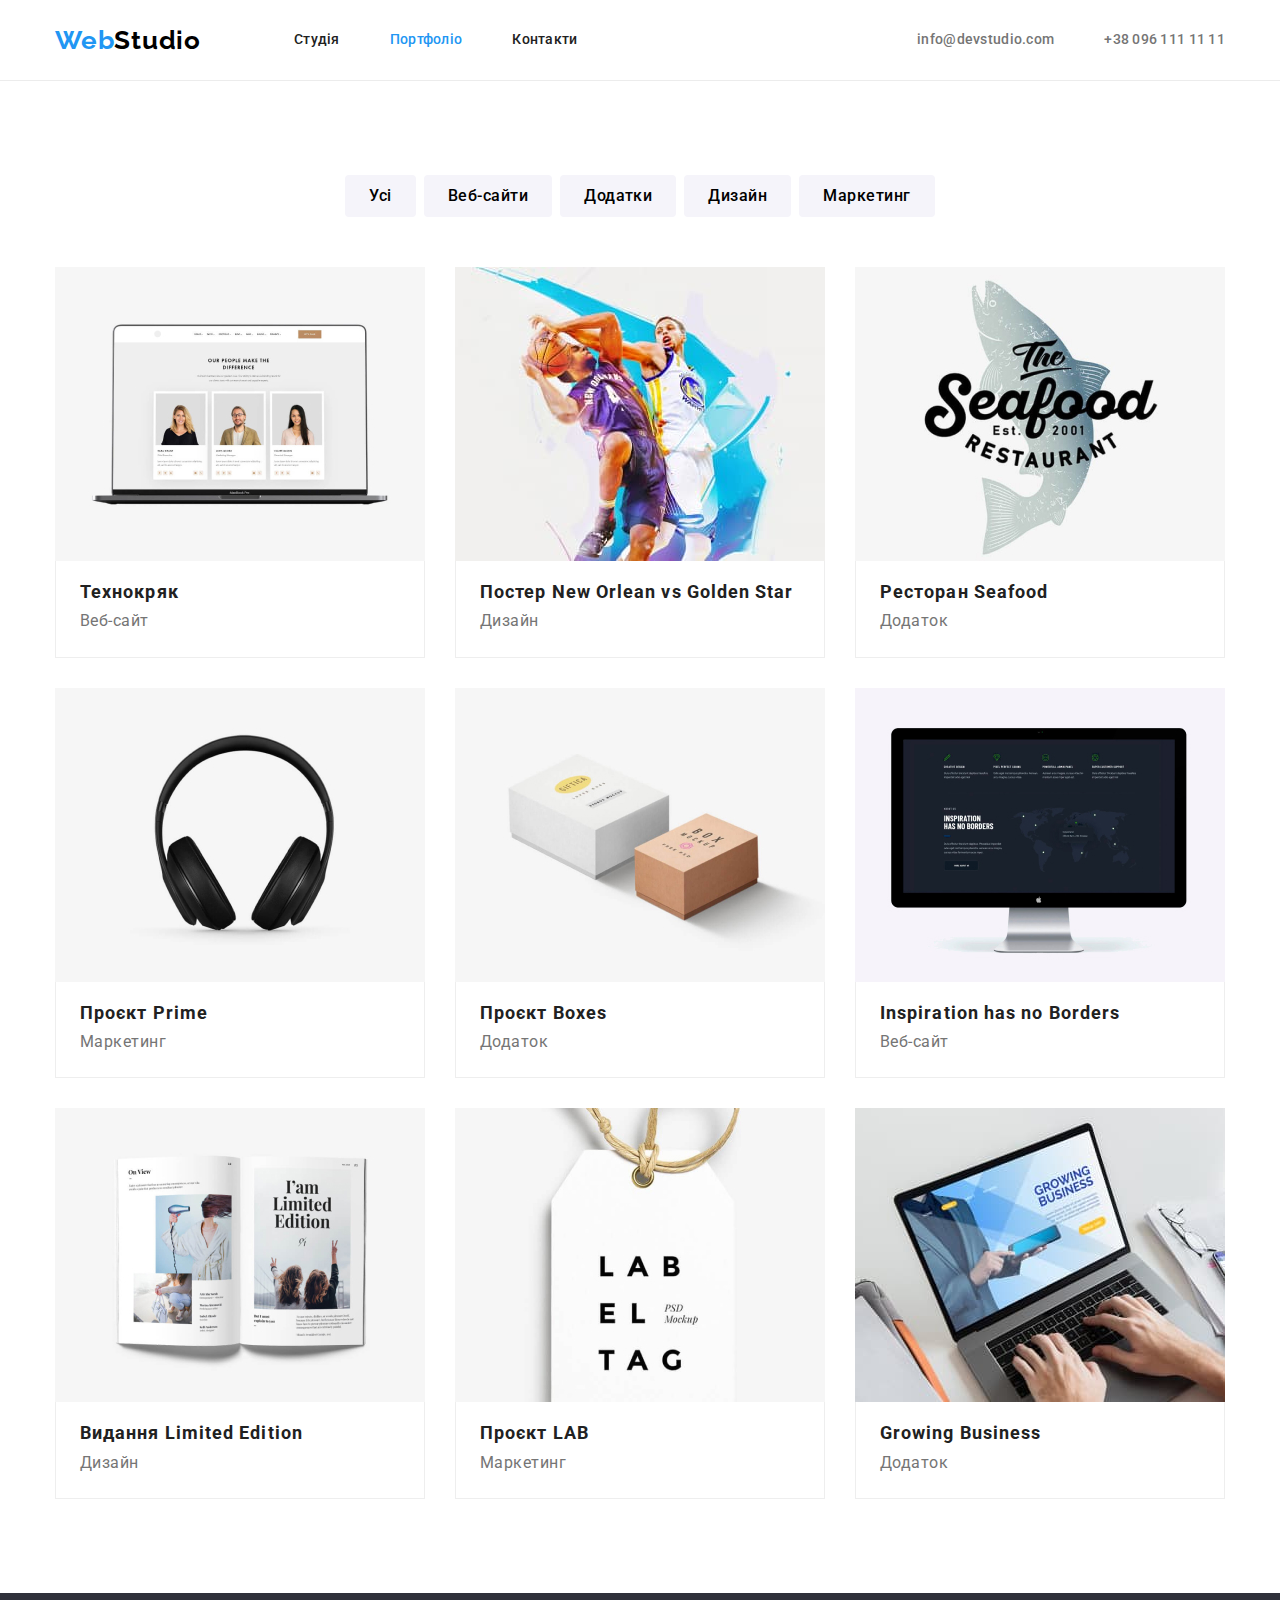
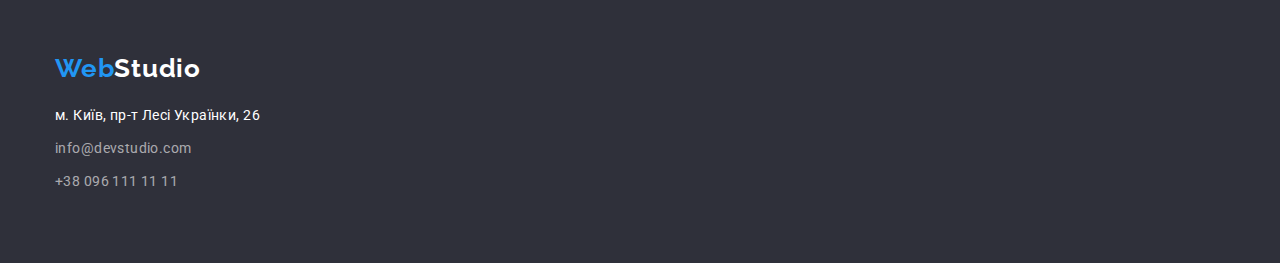
==== commit e6bf4e5b: "corrections" ====
--- a/portfolio.html
+++ b/portfolio.html
@@ -205,7 +205,7 @@
         >
         <address class="footer-address">
           <ul class="list">
-            <li>
+            <li class="item">
               <a
                 class="link map"
                 href="https://goo.gl/maps/1E44ymxB3e4bCkxy7"
@@ -214,12 +214,12 @@
                 >м. Київ, пр-т Лесі Українки, 26</a
               >
             </li>
-            <li>
+            <li class="item">
               <a class="link" href="mailto:info@devstudio.com"
                 >info@devstudio.com</a
               >
             </li>
-            <li>
+            <li class="item">
               <a class="link" href="tel:+380961111111">+38 096 111 11 11</a>
             </li>
           </ul>
--- a/css/styles.css
+++ b/css/styles.css
@@ -32,6 +32,11 @@
   margin: 0;
   list-style: none;
 }
+img {
+  display: block;
+  width: 100%;
+  height: auto;
+}
 h1,
 h2,
 h3,
@@ -65,8 +70,6 @@
 
 /* --------------HEADER------------------- */
 .header {
-  padding-top: 24px;
-  padding-bottom: 25px;
   border-bottom: 1px solid var(--col-border);
 }
 .main-nav {
@@ -110,8 +113,8 @@
 
 .header-nav .link {
   display: block;
-  padding-top: 20px;
-  padding-bottom: 20px;
+  padding-top: 32px;
+  padding-bottom: 32px;
 
   font-weight: 500;
   font-size: 14px;
@@ -166,6 +169,9 @@
 }
 
 .hero-title {
+  width: 696px;
+  margin-left: auto;
+  margin-right: auto;
   margin-bottom: 30px;
 
   font-weight: 900;
@@ -262,6 +268,10 @@
   justify-content: space-between;
 }
 .team-item {
+  padding-bottom: 30px;
+  box-shadow: 0px 1px 3px rgba(0, 0, 0, 0.12), 0px 1px 1px rgba(0, 0, 0, 0.14),
+    0px 2px 1px rgba(0, 0, 0, 0.2);
+  border-radius: 0px 0px 4px 4px;
   background: var(--col-white);
 }
 .team img {
@@ -301,12 +311,12 @@
   color: var(--col-white);
 }
 
-.footer-address {
+.footer-address .item {
+  margin-bottom: 9px;
 }
 
 .footer-address .link {
   display: inline-block;
-  margin-bottom: 9px;
 
   font-weight: 400;
   font-size: 14px;
@@ -334,13 +344,14 @@
 .portfolio .list-btn {
   display: flex;
   justify-content: center;
+  margin-bottom: 50px;
 }
 .list-btn > .item:not(:last-child) {
   margin-right: 8px;
 }
 .portfolio-btn {
   display: inline-block;
-  margin-bottom: 50px;
+  padding: 6px 22px;
 
   font-family: "Roboto";
   font-weight: 500;
@@ -363,8 +374,10 @@
   border-radius: 4px;
 }
 .portfolio-conteiner {
-  max-width: 322;
-  margin: 20px 24px;
+  width: 370px;
+  padding: 20px 24px;
+  border: 1px solid #eeeeee;
+  border-top: none;
 }
 .list-filtr {
   display: flex;
@@ -384,9 +397,7 @@
 .portfolio a {
   display: inline-block;
 }
-.portfolio img {
-  margin-bottom: 20px;
-}
+
 .portfolio .title {
   margin-bottom: 4px;
 
